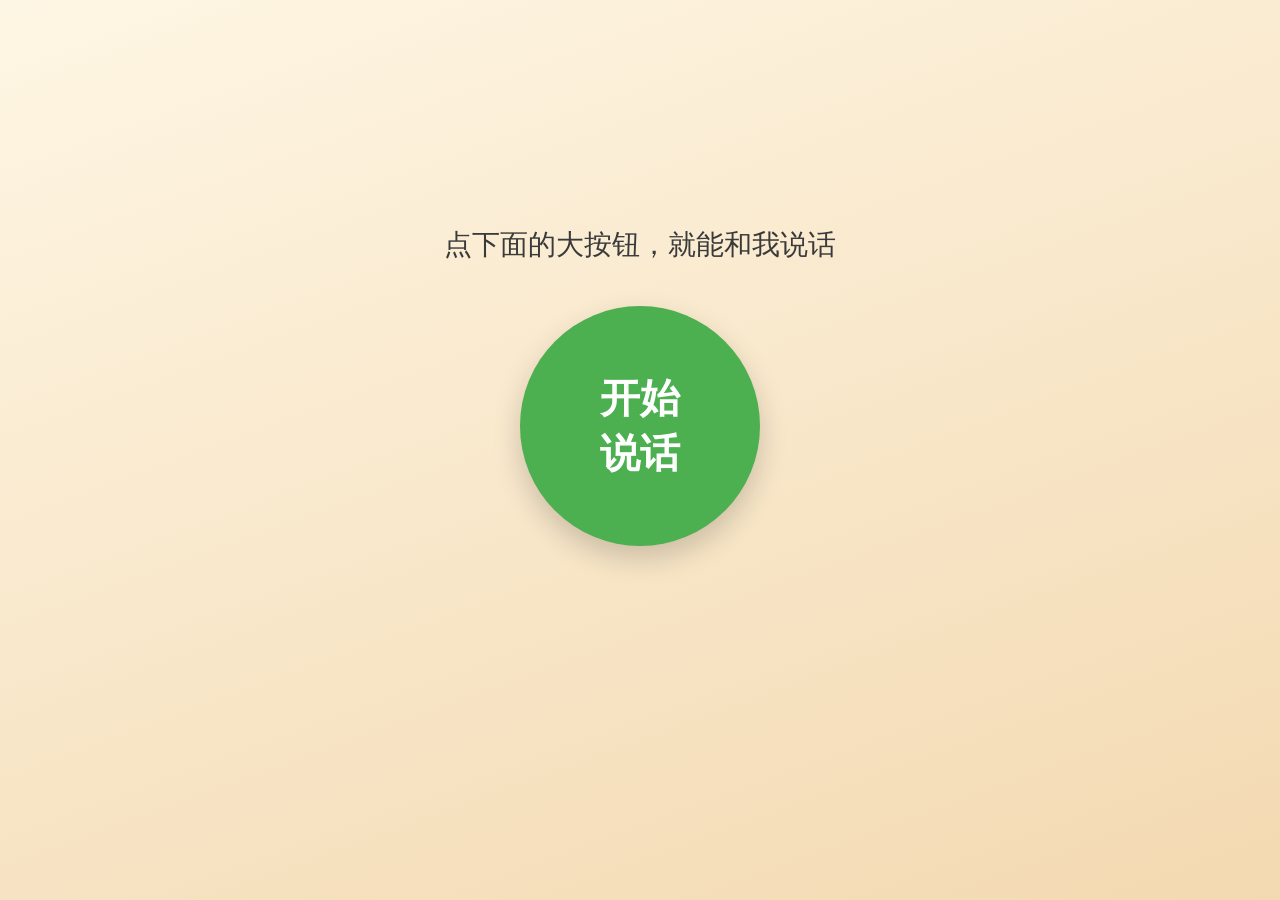
==== web/elder/index.html @ db3f5d2c "feat: 落地 R1-R5 交付安全网（协议真源/契约测试/凭证校验/CI 门禁）+ 补全 gradle wrapper - R5 协议真源 docs/protocol.md + 后端契约测试 + " ====
<!DOCTYPE html>
<html lang="zh-CN">
<head>
  <meta charset="UTF-8" />
  <meta name="viewport" content="width=device-width, initial-scale=1.0, maximum-scale=1.0, user-scalable=no" />
  <title>陪你说说话</title>
  <style>
    * { margin: 0; padding: 0; box-sizing: border-box; -webkit-tap-highlight-color: transparent; }
    html, body { height: 100%; font-family: -apple-system, "PingFang SC", "Microsoft YaHei", sans-serif; }
    body {
      display: flex; flex-direction: column; align-items: center; justify-content: center;
      background: linear-gradient(160deg, #fef6e4 0%, #f3d9b1 100%); color: #3a3a3a; user-select: none;
    }
    #status { font-size: 28px; margin-bottom: 40px; min-height: 40px; font-weight: 500; }
    #talk-btn {
      width: 240px; height: 240px; border-radius: 50%; border: none; cursor: pointer;
      font-size: 40px; font-weight: 700; color: #fff; transition: transform .1s, background .3s;
      box-shadow: 0 12px 28px rgba(0,0,0,.18);
      background: #4caf50;
    }
    #talk-btn:active { transform: scale(.96); }
    #talk-btn.live { background: #e57373; animation: pulse 1.4s infinite; }
    #talk-btn:disabled { background: #bdbdbd; cursor: not-allowed; animation: none; }
    @keyframes pulse { 0%,100% { box-shadow: 0 12px 28px rgba(229,115,115,.4);} 50% { box-shadow: 0 12px 40px rgba(229,115,115,.8);} }
    #subtitle {
      margin-top: 48px; font-size: 26px; line-height: 1.6; max-width: 86%; text-align: center;
      min-height: 80px; color: #5a5a5a;
    }
    #subtitle .me { color: #2e7d32; }
  </style>
</head>
<body>
  <div id="status">点下面的大按钮，就能和我说话</div>
  <button id="talk-btn">开始<br/>说话</button>
  <div id="subtitle"></div>
  <script type="module" src="./app.js"></script>
</body>
</html>
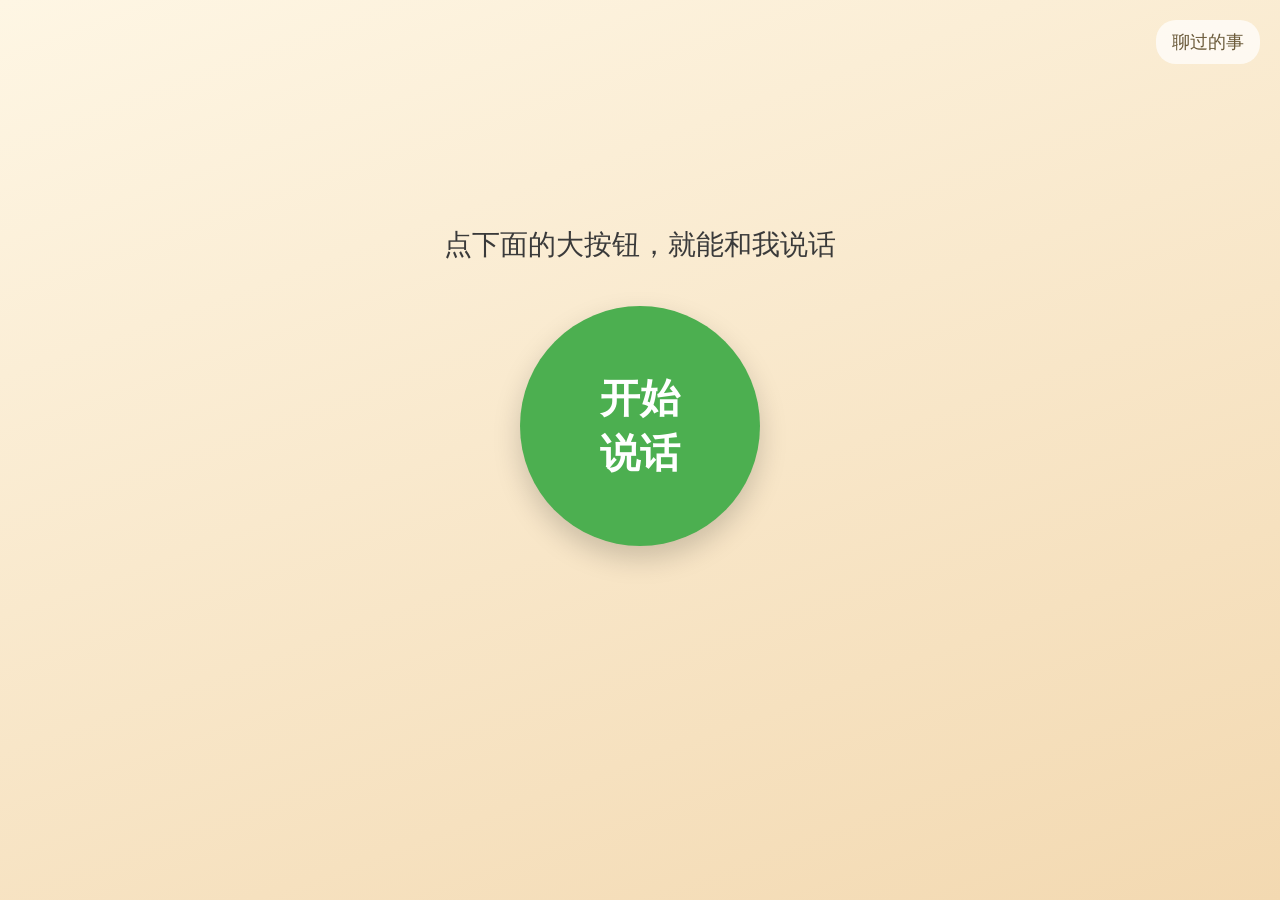
==== commit 5e53c406: "feat: 管理页 + 用量成本看板（生活点滴/成本卡片/运维台） 按"只管记忆+信号、不存原始对话"的隐私边界（方案 A）落地三类页面： - 老人端「生活点滴回顾」memories.html：展示 " ====
--- a/web/elder/index.html
+++ b/web/elder/index.html
@@ -27,12 +27,19 @@
       min-height: 80px; color: #5a5a5a;
     }
     #subtitle .me { color: #2e7d32; }
+    #memories-link {
+      position: fixed; top: 20px; right: 20px; font-size: 18px; color: #6b5a3a;
+      background: rgba(255,255,255,.7); padding: 10px 16px; border-radius: 20px;
+      text-decoration: none; font-weight: 500;
+    }
   </style>
 </head>
 <body>
+  <a id="memories-link" href="./memories.html">聊过的事</a>
   <div id="status">点下面的大按钮，就能和我说话</div>
   <button id="talk-btn">开始<br/>说话</button>
   <div id="subtitle"></div>
+  <script src="./config.js"></script>
   <script type="module" src="./app.js"></script>
 </body>
 </html>
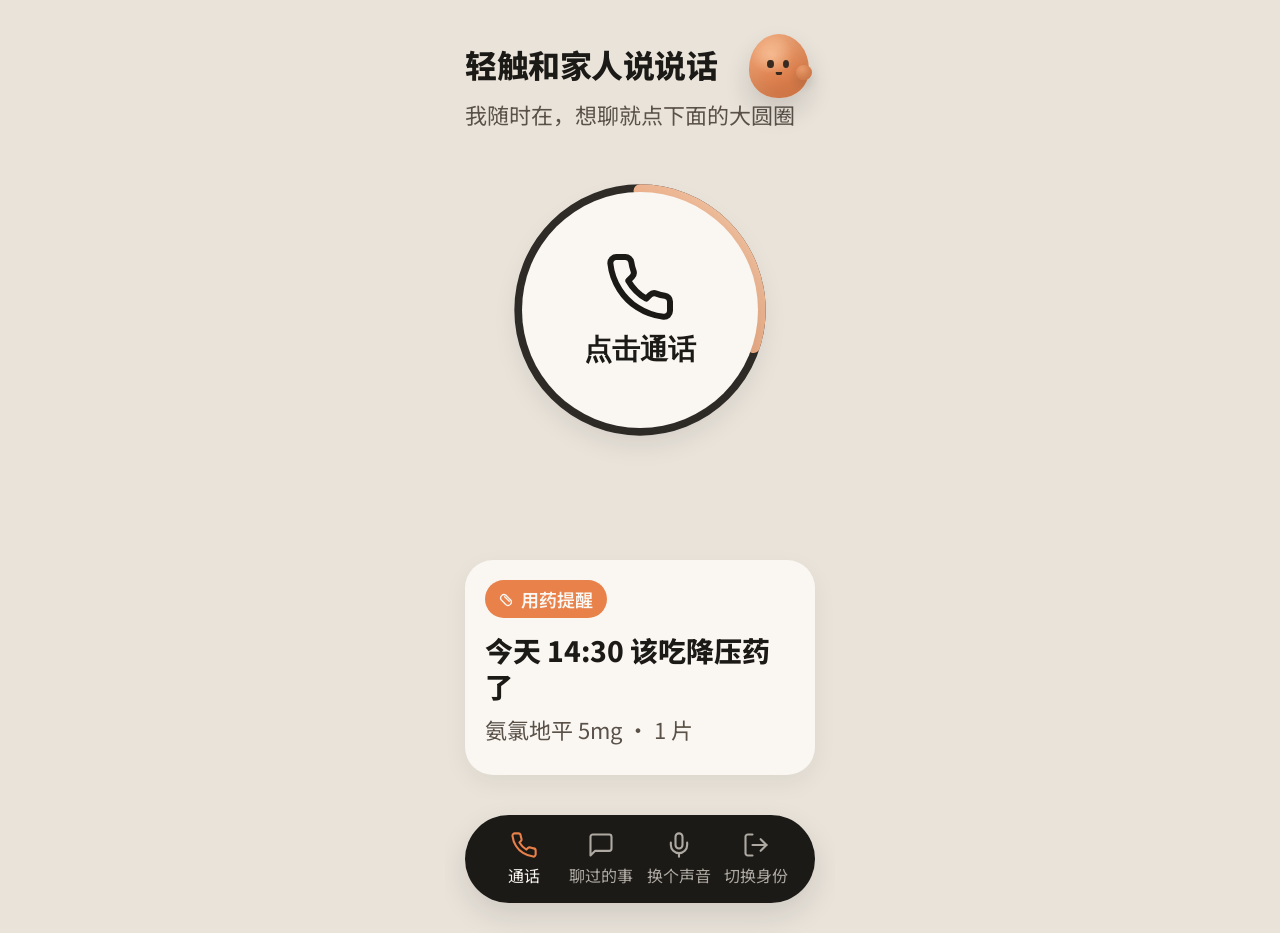
==== commit d2ddcd76: "feat(web): 重构前端为入口选择 + 暖调编辑级设计系统 + 纯CSS动态吉祥物 - 新增入口选择页 web/index.html（老人端/子女端，去掉静默自动跳转根因） - 统一设计真源 w" ====
--- a/web/elder/index.html
+++ b/web/elder/index.html
@@ -3,42 +3,146 @@
 <head>
   <meta charset="UTF-8" />
   <meta name="viewport" content="width=device-width, initial-scale=1.0, maximum-scale=1.0, user-scalable=no" />
-  <title>陪你说说话</title>
+  <title>小暖 · 陪你说说话</title>
+  <link rel="stylesheet" href="../shared/theme.css" />
+  <link rel="stylesheet" href="../shared/mascot.css" />
   <style>
-    * { margin: 0; padding: 0; box-sizing: border-box; -webkit-tap-highlight-color: transparent; }
-    html, body { height: 100%; font-family: -apple-system, "PingFang SC", "Microsoft YaHei", sans-serif; }
-    body {
-      display: flex; flex-direction: column; align-items: center; justify-content: center;
-      background: linear-gradient(160deg, #fef6e4 0%, #f3d9b1 100%); color: #3a3a3a; user-select: none;
+    body { user-select: none; }
+
+    /* 顶部状态 */
+    .status-area { margin-bottom: var(--sp-md); }
+    .status-title { font-size: var(--fs-h1); font-weight: var(--fw-heavy); line-height: 1.25; letter-spacing: -.5px; }
+    .status-hint { margin-top: var(--sp-sm); font-size: var(--fs-body); color: var(--color-sub); }
+
+    /* 中央通话区 */
+    .call-zone { flex: 1; display: flex; align-items: center; justify-content: center; position: relative; min-height: 320px; }
+
+    /* 半圆进度环通话按钮 */
+    .call-btn { position: relative; width: 260px; height: 260px; border: none; background: transparent; cursor: pointer; display: grid; place-items: center; }
+    .call-face {
+      position: absolute; inset: 12px; border-radius: 50%;
+      background: var(--color-card); box-shadow: var(--shadow-btn);
+      display: flex; flex-direction: column; align-items: center; justify-content: center; gap: var(--sp-xs); z-index: 2;
     }
-    #status { font-size: 28px; margin-bottom: 40px; min-height: 40px; font-weight: 500; }
-    #talk-btn {
-      width: 240px; height: 240px; border-radius: 50%; border: none; cursor: pointer;
-      font-size: 40px; font-weight: 700; color: #fff; transition: transform .1s, background .3s;
-      box-shadow: 0 12px 28px rgba(0,0,0,.18);
-      background: #4caf50;
+    .call-icon { width: 72px; height: 72px; color: var(--color-ink); }
+    .call-text { font-size: var(--fs-h2); font-weight: var(--fw-heavy); color: var(--color-ink); }
+    .call-timer { font-size: var(--fs-label); color: var(--color-sub); font-family: var(--font-num); font-variant-numeric: tabular-nums; display: none; }
+    .err-icon { display: none; width: 70px; height: 70px; color: var(--color-accent); }
+
+    .ring { position: absolute; inset: 0; transform: rotate(-90deg); z-index: 1; }
+    .ring .track { stroke: var(--color-ink); stroke-opacity: .9; }
+    .ring .arc { stroke: url(#arcGrad); stroke-linecap: round; transition: stroke-dasharray .5s ease, stroke-opacity .3s; }
+
+    /* 四态 */
+    .call-btn[data-state="idle"] .arc { stroke-dasharray: 207 691; }
+    .call-btn[data-state="connecting"] .arc { stroke-dasharray: 173 691; }
+    .call-btn[data-state="connecting"] .ring { animation: spin 1.1s linear infinite; }
+    @keyframes spin { to { transform: rotate(270deg); } }
+    .call-btn[data-state="talking"] .arc { stroke-dasharray: 691 691; }
+    .call-btn[data-state="talking"] .call-face { animation: breathe 2.2s ease-in-out infinite; }
+    @keyframes breathe { 0%,100% { transform: scale(1);} 50% { transform: scale(.965);} }
+    .call-btn[data-state="talking"] .call-text { display: none; }
+    .call-btn[data-state="talking"] .call-timer { display: block; }
+    .call-btn[data-state="error"] .arc { stroke-dasharray: 104 691; stroke-opacity: .5; }
+    .call-btn[data-state="error"] .call-icon { display: none; }
+    .call-btn[data-state="error"] .err-icon { display: block; }
+
+    /* 字幕 */
+    .subtitle { text-align: center; font-size: var(--fs-body); line-height: 1.5; min-height: 56px; color: var(--color-sub); margin: var(--sp-sm) var(--sp-md) 0; }
+    .subtitle .me { color: var(--color-accent); font-weight: var(--fw-mid); }
+    .subtitle .ta { color: var(--color-ink); font-weight: var(--fw-mid); }
+
+    /* 用药提醒卡片 */
+    .med-card { background: var(--color-card); border-radius: var(--radius-card); box-shadow: var(--shadow-soft); padding: var(--sp-md) var(--sp-md) var(--sp-lg); margin: var(--sp-md) 0; }
+    .med-tag { display: inline-flex; align-items: center; gap: 6px; background: var(--color-accent); color: var(--color-card); font-size: var(--fs-label); font-weight: var(--fw-mid); padding: 6px 14px; border-radius: var(--radius-pill); margin-bottom: var(--sp-sm); }
+    .med-tag svg { width: 16px; height: 16px; fill: none; stroke: currentColor; stroke-width: 2; stroke-linecap: round; stroke-linejoin: round; }
+    .med-main { font-size: var(--fs-h2); font-weight: var(--fw-heavy); line-height: 1.3; }
+    .med-sub { margin-top: var(--sp-xs); font-size: var(--fs-body); color: var(--color-sub); }
+
+    /* 吉祥物两态定位：idle 右上小 / talking 中上大，0.4s 平滑过渡 */
+    .mascot {
+      position: absolute; z-index: 5; pointer-events: none;
+      transition: width .4s ease, height .4s ease, top .4s ease, left .4s ease, opacity .4s ease;
     }
-    #talk-btn:active { transform: scale(.96); }
-    #talk-btn.live { background: #e57373; animation: pulse 1.4s infinite; }
-    #talk-btn:disabled { background: #bdbdbd; cursor: not-allowed; animation: none; }
-    @keyframes pulse { 0%,100% { box-shadow: 0 12px 28px rgba(229,115,115,.4);} 50% { box-shadow: 0 12px 40px rgba(229,115,115,.8);} }
-    #subtitle {
-      margin-top: 48px; font-size: 26px; line-height: 1.6; max-width: 86%; text-align: center;
-      min-height: 80px; color: #5a5a5a;
-    }
-    #subtitle .me { color: #2e7d32; }
-    #memories-link {
-      position: fixed; top: 20px; right: 20px; font-size: 18px; color: #6b5a3a;
-      background: rgba(255,255,255,.7); padding: 10px 16px; border-radius: 20px;
-      text-decoration: none; font-weight: 500;
-    }
+    body[data-mascot="idle"] .mascot { --m-size: 72px; width: 72px; height: 72px; top: var(--sp-lg); left: calc(100% - 72px - var(--sp-md)); opacity: .92; }
+    body[data-mascot="talking"] .mascot { --m-size: 168px; width: 168px; height: 168px; top: 96px; left: calc(50% - 84px); opacity: 1; }
   </style>
 </head>
-<body>
-  <a id="memories-link" href="./memories.html">聊过的事</a>
-  <div id="status">点下面的大按钮，就能和我说话</div>
-  <button id="talk-btn">开始<br/>说话</button>
-  <div id="subtitle"></div>
+<body data-mascot="idle">
+  <main class="screen">
+    <!-- 顶部状态 -->
+    <header class="status-area">
+      <h1 class="status-title" id="status">轻触和家人说说话</h1>
+      <p class="status-hint" id="status-hint">我随时在，想聊就点下面的大圆圈</p>
+    </header>
+
+    <!-- 中央通话按钮 -->
+    <section class="call-zone">
+      <button class="call-btn" id="talk-btn" data-state="idle" aria-label="通话按钮">
+        <svg class="ring" viewBox="0 0 240 240" aria-hidden="true">
+          <defs>
+            <linearGradient id="arcGrad" x1="0" y1="0" x2="1" y2="1">
+              <stop offset="0%" stop-color="var(--color-accent)" />
+              <stop offset="100%" stop-color="var(--color-accent-soft)" />
+            </linearGradient>
+          </defs>
+          <circle class="track" cx="120" cy="120" r="110" fill="none" stroke-width="12" />
+          <circle class="arc" cx="120" cy="120" r="110" fill="none" stroke-width="12" stroke-dasharray="207 691" />
+        </svg>
+        <span class="call-face">
+          <svg class="call-icon" viewBox="0 0 24 24" fill="none" stroke="currentColor" stroke-width="2" stroke-linecap="round" stroke-linejoin="round" aria-hidden="true">
+            <path d="M22 16.92v3a2 2 0 0 1-2.18 2 19.79 19.79 0 0 1-8.63-3.07 19.5 19.5 0 0 1-6-6 19.79 19.79 0 0 1-3.07-8.67A2 2 0 0 1 4.11 2h3a2 2 0 0 1 2 1.72 12.84 12.84 0 0 0 .7 2.81 2 2 0 0 1-.45 2.11L8.09 9.91a16 16 0 0 0 6 6l1.27-1.27a2 2 0 0 1 2.11-.45 12.84 12.84 0 0 0 2.81.7A2 2 0 0 1 22 16.92z"/>
+          </svg>
+          <svg class="err-icon" viewBox="0 0 24 24" fill="none" stroke="currentColor" stroke-width="2" stroke-linecap="round" stroke-linejoin="round" aria-hidden="true">
+            <circle cx="12" cy="12" r="10"/><line x1="12" y1="8" x2="12" y2="13"/><line x1="12" y1="16.5" x2="12" y2="16.5"/>
+          </svg>
+          <span class="call-text" id="talk-text">点击通话</span>
+          <span class="call-timer" id="talk-timer">00:00</span>
+        </span>
+      </button>
+    </section>
+
+    <!-- 字幕 -->
+    <div class="subtitle" id="subtitle"></div>
+
+    <!-- 用药提醒卡片 -->
+    <section class="med-card" aria-label="用药提醒">
+      <span class="med-tag">
+        <svg viewBox="0 0 24 24" aria-hidden="true"><path d="M10.5 20.5 3.5 13.5a5 5 0 0 1 7-7l7 7a5 5 0 0 1-7 7z"/><path d="m8.5 8.5 7 7"/></svg>
+        用药提醒
+      </span>
+      <p class="med-main">今天 14:30 该吃降压药了</p>
+      <p class="med-sub">氨氯地平 5mg · 1 片</p>
+    </section>
+
+    <!-- 底部胶囊导航：均为真实可用入口 -->
+    <nav class="tabbar" aria-label="主导航">
+      <a class="tab active" href="./index.html">
+        <svg viewBox="0 0 24 24" aria-hidden="true"><path d="M22 16.92v3a2 2 0 0 1-2.18 2 19.79 19.79 0 0 1-8.63-3.07 19.5 19.5 0 0 1-6-6 19.79 19.79 0 0 1-3.07-8.67A2 2 0 0 1 4.11 2h3a2 2 0 0 1 2 1.72 12.84 12.84 0 0 0 .7 2.81 2 2 0 0 1-.45 2.11L8.09 9.91a16 16 0 0 0 6 6l1.27-1.27a2 2 0 0 1 2.11-.45 12.84 12.84 0 0 0 2.81.7A2 2 0 0 1 22 16.92z"/></svg>
+        <span>通话</span>
+      </a>
+      <a class="tab" href="./memories.html">
+        <svg viewBox="0 0 24 24" aria-hidden="true"><path d="M21 15a2 2 0 0 1-2 2H7l-4 4V5a2 2 0 0 1 2-2h14a2 2 0 0 1 2 2z"/></svg>
+        <span>聊过的事</span>
+      </a>
+      <a class="tab" href="./character.html">
+        <svg viewBox="0 0 24 24" aria-hidden="true"><path d="M12 2a3 3 0 0 0-3 3v7a3 3 0 0 0 6 0V5a3 3 0 0 0-3-3z"/><path d="M19 10v2a7 7 0 0 1-14 0v-2"/><line x1="12" y1="19" x2="12" y2="22"/></svg>
+        <span>换个声音</span>
+      </a>
+      <a class="tab" href="../index.html?pick=1">
+        <svg viewBox="0 0 24 24" aria-hidden="true"><path d="M16 17l5-5-5-5"/><path d="M21 12H9"/><path d="M9 21H5a2 2 0 0 1-2-2V5a2 2 0 0 1 2-2h4"/></svg>
+        <span>切换身份</span>
+      </a>
+    </nav>
+
+    <!-- 动态吉祥物（纯 CSS，无图片） -->
+    <div class="mascot is-idle" aria-hidden="true">
+      <span class="wave"></span><span class="wave w2"></span><span class="wave w3"></span>
+      <span class="body"></span><span class="hand"></span>
+      <span class="eye l"></span><span class="eye r"></span><span class="mouth"></span>
+    </div>
+  </main>
+
   <script src="./config.js"></script>
   <script type="module" src="./app.js"></script>
 </body>
--- a/web/shared/theme.css
+++ b/web/shared/theme.css
@@ -0,0 +1,99 @@
+/* ============================================================
+   小暖 · 全局设计系统（唯一真源）
+   字体与颜色按产品规格定义；对比度已校准至 WCAG AA+。
+   ============================================================ */
+@import url("https://fonts.googleapis.com/css2?family=Inter:wght@400;600;700;800&family=Noto+Sans+SC:wght@400;500;700;900&display=swap");
+
+:root {
+  /* 背景 */
+  --color-bg:       #E9E3DA;
+  --color-bg-alt:   #EDE7DE;
+  --color-card:     #FAF7F2;
+  /* 文字（已校准对比度） */
+  --color-ink:      #1C1A17;  /* 标题/正文 */
+  --color-sub:      #5A5249;  /* 次要文字，≥6:1 */
+  --color-hairline: #8A8175;  /* 仅分割线/图标，不用于文字 */
+  /* 强调与语义 */
+  --color-accent:   #E8814A;  /* 赤陶橙，点睛≤10%面积 */
+  --color-success:  #4E8D6E;
+  --color-warning:  #E8814A;
+  --color-danger:   #C2462D;
+  /* 字体 */
+  --font-zh: "Noto Sans SC","PingFang SC",-apple-system,system-ui,sans-serif;
+  --font-num: "Inter","Noto Sans SC",sans-serif;
+  /* 字阶 */
+  --fs-display: 40px; --fs-h1: 32px; --fs-h2: 28px;
+  --fs-body: 22px;    --fs-label: 18px; --fs-caption: 16px;
+  /* 形状 */
+  --radius-card: 28px;
+  --shadow-soft: 0 8px 24px rgba(28,26,23,.06);
+
+  /* ---------- 布局辅助（规格未定义，布局/动效必需，统一管理） ---------- */
+  --color-accent-soft: #F2C7A8;  /* 强调色柔化：仅用于进度弧渐变末端，不作大面积填充 */
+  --color-tint:        #EFE7DB;  /* 卡片内浅色分隔填充（由 hairline 提亮，非文字色） */
+  --radius-pill:       999px;
+  --shadow-btn:        0 12px 30px rgba(28,26,23,.12);
+  --fw-heavy: 800; --fw-mid: 600; --fw-light: 400;
+  --sp-xs: 8px; --sp-sm: 14px; --sp-md: 20px; --sp-lg: 30px; --sp-xl: 44px;
+}
+
+* { margin: 0; padding: 0; box-sizing: border-box; -webkit-tap-highlight-color: transparent; }
+html, body { min-height: 100%; }
+body {
+  font-family: var(--font-zh);
+  background: var(--color-bg);
+  color: var(--color-ink);
+  -webkit-font-smoothing: antialiased;
+}
+/* 数字（成本/计时器/指标）用等宽数字字体，排版更稳 */
+.num, .tabular { font-family: var(--font-num); font-variant-numeric: tabular-nums; }
+
+/* 移动端 390px 居中容器 */
+.screen {
+  position: relative;
+  width: 390px;
+  max-width: 100%;
+  min-height: 100vh;
+  margin: 0 auto;
+  background: var(--color-bg);
+  display: flex;
+  flex-direction: column;
+  padding: var(--sp-xl) var(--sp-md) 0;
+  overflow: hidden;
+}
+
+/* 通用胶囊导航（炭黑底，线性图标） */
+.tabbar {
+  position: sticky;
+  bottom: var(--sp-md);
+  width: 100%;
+  background: var(--color-ink);
+  border-radius: var(--radius-pill);
+  display: flex;
+  justify-content: space-around;
+  align-items: center;
+  padding: var(--sp-sm) var(--sp-md);
+  margin: var(--sp-md) auto var(--sp-lg);
+  box-shadow: var(--shadow-btn);
+}
+.tab {
+  flex: 1; min-width: 60px; min-height: 60px;   /* 触控热区≥60px */
+  background: none; border: none; cursor: pointer;
+  display: flex; flex-direction: column; align-items: center; justify-content: center; gap: 4px;
+  color: var(--color-bg-alt); opacity: .7; text-decoration: none;
+  transition: opacity .2s;
+}
+.tab svg { width: 28px; height: 28px; stroke-width: 1.8; fill: none; stroke: currentColor; stroke-linecap: round; stroke-linejoin: round; }
+.tab span { font-size: var(--fs-caption); }
+.tab.active { opacity: 1; color: var(--color-card); }
+.tab.active svg { color: var(--color-accent); }
+
+/* 轻提示 toast */
+.toast {
+  position: fixed; left: 50%; bottom: 110px; transform: translateX(-50%);
+  background: rgba(28,26,23,.92); color: var(--color-card);
+  padding: 12px 22px; border-radius: var(--radius-pill);
+  font-size: var(--fs-label); opacity: 0; transition: opacity .3s;
+  pointer-events: none; max-width: 90%; z-index: 50;
+}
+.toast.show { opacity: 1; }
--- a/web/shared/mascot.css
+++ b/web/shared/mascot.css
@@ -0,0 +1,120 @@
+/* ============================================================
+   小暖 · 纯 CSS 动态吉祥物（赤陶橙黏土蛋形角色）
+   零图片依赖，全部用 CSS 绘制 + 动画。两态：
+     .mascot.is-idle     —— 安静呼吸微动 + 偶尔眨眼
+     .mascot.is-talking  —— 张嘴说话 + 柔和赤陶橙声波涟漪
+   尺寸由外层用 --m-size 控制（默认 160px），可在任意页面复用。
+   ============================================================ */
+.mascot {
+  --m-size: 160px;
+  position: relative;
+  width: var(--m-size);
+  height: var(--m-size);
+  display: inline-block;
+  flex: none;
+}
+
+/* 身体：上窄下宽的蛋形，黏土质感（径向高光 + 底部柔影） */
+.mascot .body {
+  position: absolute;
+  left: 8%; top: 6%;
+  width: 84%; height: 88%;
+  border-radius: 50% 50% 48% 48% / 56% 56% 44% 44%;
+  background:
+    radial-gradient(60% 50% at 38% 32%, #F6B689 0%, transparent 60%),
+    radial-gradient(120% 120% at 50% 18%, #EE9A66 0%, #E8814A 42%, #D86E37 100%);
+  box-shadow:
+    inset -10px -14px 26px rgba(150,70,30,.30),
+    inset 8px 10px 20px rgba(255,210,170,.35),
+    0 14px 26px rgba(28,26,23,.16);
+  transform-origin: 50% 92%;
+}
+.mascot.is-idle  .body { animation: m-breathe 3.4s ease-in-out infinite; }
+.mascot.is-talking .body { animation: m-bob 1.2s ease-in-out infinite; }
+
+@keyframes m-breathe {
+  0%,100% { transform: scale(1) translateY(0); }
+  50%     { transform: scale(1.03,.985) translateY(2px); }
+}
+@keyframes m-bob {
+  0%,100% { transform: translateY(0) scale(1); }
+  50%     { transform: translateY(-5px) scale(1.015); }
+}
+
+/* 小手（右下侧腮腺鼓起） */
+.mascot .hand {
+  position: absolute;
+  right: 4%; bottom: 30%;
+  width: 22%; height: 22%;
+  border-radius: 50%;
+  background: radial-gradient(120% 120% at 40% 30%, #EE9A66, #DA7038);
+  box-shadow: inset -4px -5px 9px rgba(150,70,30,.3), 0 6px 10px rgba(28,26,23,.12);
+}
+.mascot.is-idle .hand { animation: m-wave 4s ease-in-out infinite; transform-origin: 30% 70%; }
+@keyframes m-wave {
+  0%,88%,100% { transform: rotate(0); }
+  92%         { transform: rotate(-16deg); }
+  96%         { transform: rotate(-4deg); }
+}
+
+/* 眼睛 */
+.mascot .eye {
+  position: absolute;
+  top: 42%;
+  width: 8.5%; height: 11%;
+  background: #2A1B12;
+  border-radius: 50%;
+}
+.mascot .eye.l { left: 34%; }
+.mascot .eye.r { left: 56%; }
+.mascot.is-idle .eye { animation: m-blink 5s infinite; }
+@keyframes m-blink {
+  0%,92%,100% { transform: scaleY(1); }
+  95%         { transform: scaleY(.12); }
+}
+/* 说话时眼睛弯成微笑弧 */
+.mascot.is-talking .eye {
+  height: 5%;
+  border-radius: 0 0 60% 60%;
+  background: transparent;
+  border-bottom: 3px solid #2A1B12;
+}
+
+/* 嘴：idle 微笑，talking 张圆+开合 */
+.mascot .mouth {
+  position: absolute;
+  left: 50%; top: 56%;
+  transform: translateX(-50%);
+  width: 10%; height: 6%;
+  border: 0 solid #2A1B12;
+  border-bottom-width: 3px;
+  border-radius: 0 0 80% 80%;
+}
+.mascot.is-talking .mouth {
+  width: 13%; height: 13%;
+  border-radius: 50%;
+  background: #5A2E18;
+  border: none;
+  animation: m-speak .42s ease-in-out infinite;
+}
+@keyframes m-speak {
+  0%,100% { transform: translateX(-50%) scaleY(.45); }
+  50%     { transform: translateX(-50%) scaleY(1); }
+}
+
+/* 声波涟漪：仅 talking 显示，柔和赤陶橙（非霓虹发光） */
+.mascot .wave {
+  position: absolute;
+  inset: -6%;
+  border-radius: 50%;
+  border: 2px solid var(--color-accent, #E8814A);
+  opacity: 0;
+}
+.mascot.is-talking .wave { animation: m-ripple 2s ease-out infinite; }
+.mascot.is-talking .wave.w2 { animation-delay: .66s; }
+.mascot.is-talking .wave.w3 { animation-delay: 1.33s; }
+.mascot.is-idle .wave { display: none; }
+@keyframes m-ripple {
+  0%   { transform: scale(.74); opacity: .5; }
+  100% { transform: scale(1.5);  opacity: 0; }
+}
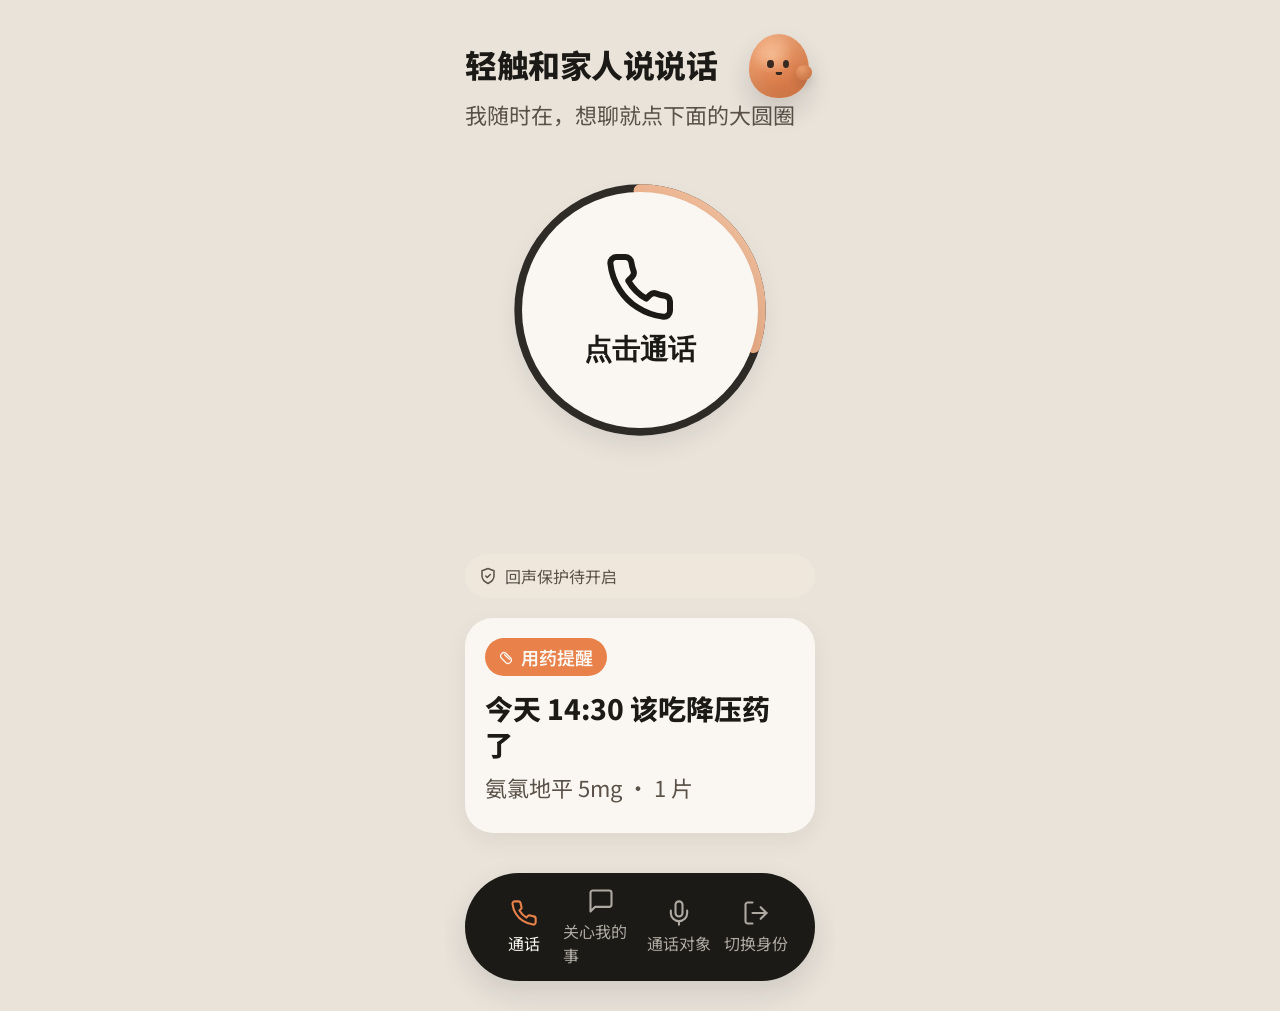
==== commit 98e9b613: "feat: 重构端侧交互与角色生成闭环" ====
--- a/web/elder/index.html
+++ b/web/elder/index.html
@@ -52,6 +52,29 @@
     .subtitle .me { color: var(--color-accent); font-weight: var(--fw-mid); }
     .subtitle .ta { color: var(--color-ink); font-weight: var(--fw-mid); }
 
+    .safety-strip {
+      display: flex; align-items: center; gap: 8px;
+      margin: var(--sp-sm) 0 0; padding: 10px 14px;
+      border-radius: var(--radius-pill); background: var(--color-tint);
+      color: var(--color-sub); font-size: var(--fs-caption);
+    }
+    .safety-strip svg { width: 18px; height: 18px; flex: none; fill: none; stroke: currentColor; stroke-width: 2; stroke-linecap: round; stroke-linejoin: round; }
+
+    .family-notice {
+      display: none; background: var(--color-card); border-radius: var(--radius-card);
+      box-shadow: var(--shadow-soft); padding: var(--sp-md); margin: var(--sp-md) 0;
+    }
+    .family-notice.show { display: block; }
+    .family-notice h2 { font-size: var(--fs-h2); line-height: 1.25; margin-bottom: var(--sp-xs); }
+    .family-notice p { font-size: var(--fs-label); color: var(--color-sub); line-height: 1.5; }
+    .notice-actions { display: flex; gap: var(--sp-xs); margin-top: var(--sp-sm); }
+    .notice-actions button {
+      flex: 1; border: none; border-radius: 14px; padding: 12px; font-size: var(--fs-label);
+      font-weight: var(--fw-mid); font-family: inherit;
+    }
+    .notice-actions .primary { background: var(--color-ink); color: var(--color-card); }
+    .notice-actions .secondary { background: var(--color-tint); color: var(--color-ink); }
+
     /* 用药提醒卡片 */
     .med-card { background: var(--color-card); border-radius: var(--radius-card); box-shadow: var(--shadow-soft); padding: var(--sp-md) var(--sp-md) var(--sp-lg); margin: var(--sp-md) 0; }
     .med-tag { display: inline-flex; align-items: center; gap: 6px; background: var(--color-accent); color: var(--color-card); font-size: var(--fs-label); font-weight: var(--fw-mid); padding: 6px 14px; border-radius: var(--radius-pill); margin-bottom: var(--sp-sm); }
@@ -104,6 +127,19 @@
 
     <!-- 字幕 -->
     <div class="subtitle" id="subtitle"></div>
+    <div class="safety-strip" aria-live="polite">
+      <svg viewBox="0 0 24 24" aria-hidden="true"><path d="M12 22s8-4 8-10V5l-8-3-8 3v7c0 6 8 10 8 10z"/><path d="m9 12 2 2 4-4"/></svg>
+      <span id="vad-state">回声保护待开启</span>
+    </div>
+
+    <section class="family-notice" id="family-notice" aria-live="polite">
+      <h2 id="notice-title">家人给你准备好了</h2>
+      <p id="notice-text"></p>
+      <div class="notice-actions">
+        <button class="primary" id="notice-accept">让 TA 陪我</button>
+        <button class="secondary" id="notice-later">先不用</button>
+      </div>
+    </section>
 
     <!-- 用药提醒卡片 -->
     <section class="med-card" aria-label="用药提醒">
@@ -123,11 +159,11 @@
       </a>
       <a class="tab" href="./memories.html">
         <svg viewBox="0 0 24 24" aria-hidden="true"><path d="M21 15a2 2 0 0 1-2 2H7l-4 4V5a2 2 0 0 1 2-2h14a2 2 0 0 1 2 2z"/></svg>
-        <span>聊过的事</span>
+        <span>关心我的事</span>
       </a>
       <a class="tab" href="./character.html">
         <svg viewBox="0 0 24 24" aria-hidden="true"><path d="M12 2a3 3 0 0 0-3 3v7a3 3 0 0 0 6 0V5a3 3 0 0 0-3-3z"/><path d="M19 10v2a7 7 0 0 1-14 0v-2"/><line x1="12" y1="19" x2="12" y2="22"/></svg>
-        <span>换个声音</span>
+        <span>通话对象</span>
       </a>
       <a class="tab" href="../index.html?pick=1">
         <svg viewBox="0 0 24 24" aria-hidden="true"><path d="M16 17l5-5-5-5"/><path d="M21 12H9"/><path d="M9 21H5a2 2 0 0 1-2-2V5a2 2 0 0 1 2-2h4"/></svg>
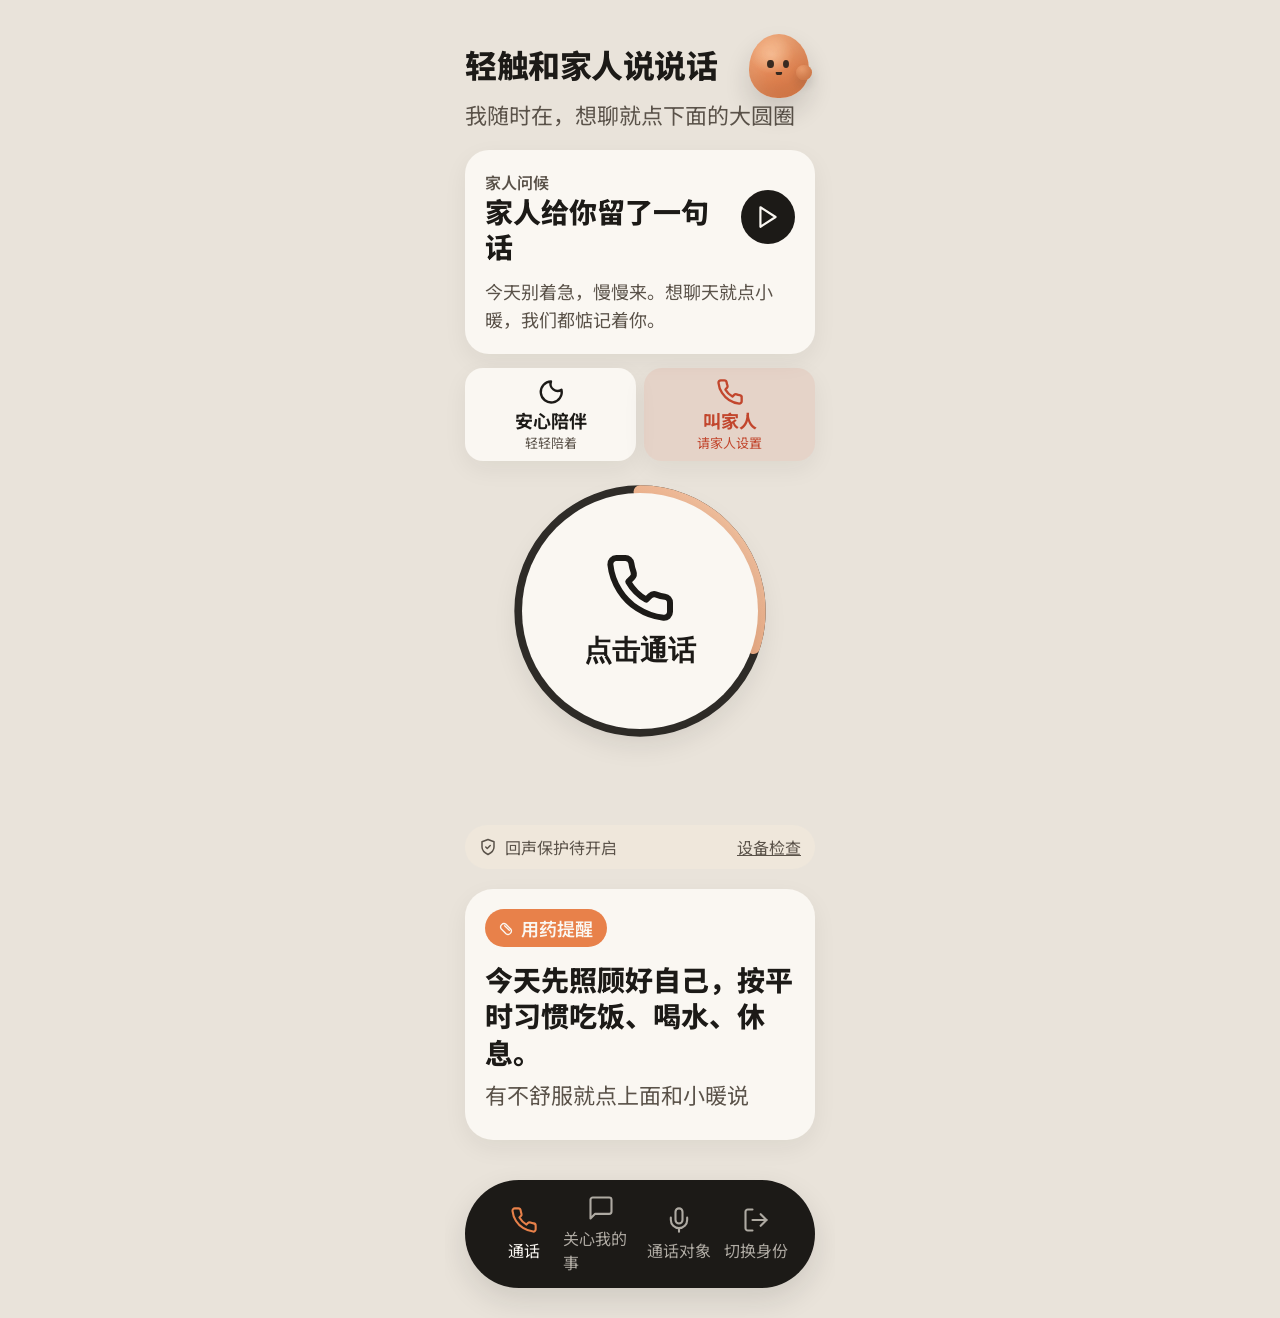
==== commit 63d61c9b: "feat: 增强安全治理与老人端照护体验" ====
--- a/web/elder/index.html
+++ b/web/elder/index.html
@@ -4,6 +4,7 @@
   <meta charset="UTF-8" />
   <meta name="viewport" content="width=device-width, initial-scale=1.0, maximum-scale=1.0, user-scalable=no" />
   <title>小暖 · 陪你说说话</title>
+  <link rel="manifest" href="./manifest.webmanifest" />
   <link rel="stylesheet" href="../shared/theme.css" />
   <link rel="stylesheet" href="../shared/mascot.css" />
   <style>
@@ -13,9 +14,47 @@
     .status-area { margin-bottom: var(--sp-md); }
     .status-title { font-size: var(--fs-h1); font-weight: var(--fw-heavy); line-height: 1.25; letter-spacing: -.5px; }
     .status-hint { margin-top: var(--sp-sm); font-size: var(--fs-body); color: var(--color-sub); }
+    .care-stack { display: grid; gap: var(--sp-sm); margin-bottom: var(--sp-md); }
+    .warm-card {
+      background: var(--color-card); border-radius: 24px; box-shadow: var(--shadow-soft);
+      padding: var(--sp-md); display: grid; gap: var(--sp-sm);
+    }
+    .warm-top { display: flex; align-items: center; justify-content: space-between; gap: var(--sp-sm); }
+    .warm-eyebrow { font-size: var(--fs-caption); color: var(--color-sub); font-weight: var(--fw-mid); }
+    .warm-title { font-size: var(--fs-h2); font-weight: var(--fw-heavy); line-height: 1.25; }
+    .warm-text { font-size: var(--fs-label); color: var(--color-sub); line-height: 1.55; }
+    .icon-btn {
+      flex: none; width: 54px; height: 54px; border: none; border-radius: 50%;
+      display: grid; place-items: center; background: var(--color-ink); color: var(--color-card);
+      font-family: inherit; cursor: pointer;
+    }
+    .icon-btn svg { width: 26px; height: 26px; fill: none; stroke: currentColor; stroke-width: 2; stroke-linecap: round; stroke-linejoin: round; }
+    .care-actions { display: grid; grid-template-columns: minmax(0, 1fr) minmax(0, 1fr); gap: var(--sp-xs); }
+    .care-btn {
+      border: none; border-radius: 18px; min-height: 70px; padding: 10px;
+      display: grid; place-items: center; gap: 4px; background: var(--color-card);
+      color: var(--color-ink); box-shadow: var(--shadow-soft); font-family: inherit; cursor: pointer;
+      text-decoration: none; text-align: center;
+    }
+    .care-btn svg { width: 28px; height: 28px; fill: none; stroke: currentColor; stroke-width: 2; stroke-linecap: round; stroke-linejoin: round; }
+    .care-btn strong { font-size: var(--fs-label); line-height: 1.2; }
+    .care-btn span { font-size: 13px; color: var(--color-sub); line-height: 1.2; }
+    .care-btn.emergency { background: rgba(194,70,45,.1); color: var(--color-danger); }
+    .care-btn.emergency span { color: var(--color-danger); }
+    .care-btn.quiet.on { background: rgba(78,141,110,.14); color: var(--color-success); }
+    .fallback-card {
+      display: none; background: rgba(232,129,74,.14); color: var(--color-ink);
+      border-radius: 20px; padding: var(--sp-sm); margin-top: var(--sp-sm);
+      font-size: var(--fs-label); line-height: 1.5;
+    }
+    .fallback-card.show { display: grid; gap: var(--sp-xs); }
+    .fallback-card button {
+      border: none; border-radius: 14px; padding: 12px; background: var(--color-ink);
+      color: var(--color-card); font-size: var(--fs-label); font-family: inherit; font-weight: var(--fw-mid);
+    }
 
     /* 中央通话区 */
-    .call-zone { flex: 1; display: flex; align-items: center; justify-content: center; position: relative; min-height: 320px; }
+    .call-zone { flex: 1; display: flex; align-items: center; justify-content: center; position: relative; min-height: 250px; }
 
     /* 半圆进度环通话按钮 */
     .call-btn { position: relative; width: 260px; height: 260px; border: none; background: transparent; cursor: pointer; display: grid; place-items: center; }
@@ -59,6 +98,7 @@
       color: var(--color-sub); font-size: var(--fs-caption);
     }
     .safety-strip svg { width: 18px; height: 18px; flex: none; fill: none; stroke: currentColor; stroke-width: 2; stroke-linecap: round; stroke-linejoin: round; }
+    .diagnostic-link { color: var(--color-sub); text-decoration: underline; margin-left: auto; white-space: nowrap; }
 
     .family-notice {
       display: none; background: var(--color-card); border-radius: var(--radius-card);
@@ -81,6 +121,12 @@
     .med-tag svg { width: 16px; height: 16px; fill: none; stroke: currentColor; stroke-width: 2; stroke-linecap: round; stroke-linejoin: round; }
     .med-main { font-size: var(--fs-h2); font-weight: var(--fw-heavy); line-height: 1.3; }
     .med-sub { margin-top: var(--sp-xs); font-size: var(--fs-body); color: var(--color-sub); }
+    .med-confirm {
+      width: 100%; border: none; border-radius: 16px; padding: 14px; margin-top: var(--sp-md);
+      background: var(--color-ink); color: var(--color-card); font-size: var(--fs-body);
+      font-weight: var(--fw-heavy); font-family: inherit;
+    }
+    .med-confirm.done { background: rgba(78,141,110,.16); color: var(--color-success); }
 
     /* 吉祥物两态定位：idle 右上小 / talking 中上大，0.4s 平滑过渡 */
     .mascot {
@@ -98,6 +144,37 @@
       <h1 class="status-title" id="status">轻触和家人说说话</h1>
       <p class="status-hint" id="status-hint">我随时在，想聊就点下面的大圆圈</p>
     </header>
+
+    <section class="care-stack" aria-label="今日关怀">
+      <article class="warm-card">
+        <div class="warm-top">
+          <div>
+            <div class="warm-eyebrow" id="greeting-from">家人问候</div>
+            <h2 class="warm-title" id="greeting-title">家人给你留了一句话</h2>
+          </div>
+          <button class="icon-btn" id="play-greeting" type="button" aria-label="播放家人问候">
+            <svg viewBox="0 0 24 24" aria-hidden="true"><polygon points="5 3 19 12 5 21 5 3"/></svg>
+          </button>
+        </div>
+        <p class="warm-text" id="greeting-text">今天别着急，慢慢来。想聊天就点小暖。</p>
+      </article>
+      <div class="care-actions">
+        <button class="care-btn quiet" id="quiet-mode" type="button">
+          <svg viewBox="0 0 24 24" aria-hidden="true"><path d="M12 3a6 6 0 0 0 9 7 9 9 0 1 1-9-7z"/></svg>
+          <strong>安心陪伴</strong>
+          <span id="quiet-state">轻轻陪着</span>
+        </button>
+        <a class="care-btn emergency" id="emergency-call" href="#" role="button">
+          <svg viewBox="0 0 24 24" aria-hidden="true"><path d="M22 16.92v3a2 2 0 0 1-2.18 2 19.8 19.8 0 0 1-8.63-3.07 19.5 19.5 0 0 1-6-6A19.8 19.8 0 0 1 2.12 4.18 2 2 0 0 1 4.11 2h3a2 2 0 0 1 2 1.72c.12.9.35 1.78.7 2.61a2 2 0 0 1-.45 2.11L8.09 9.91a16 16 0 0 0 6 6l1.47-1.47a2 2 0 0 1 2.11-.45c.83.35 1.71.58 2.61.7A2 2 0 0 1 22 16.92z"/></svg>
+          <strong>叫家人</strong>
+          <span id="emergency-text">一键联系</span>
+        </a>
+      </div>
+      <div class="fallback-card" id="fallback-card">
+        <span id="fallback-text">没接通也没关系，我先把家人的话念给你听。</span>
+        <button type="button" id="fallback-play">先听一句话</button>
+      </div>
+    </section>
 
     <!-- 中央通话按钮 -->
     <section class="call-zone">
@@ -130,6 +207,7 @@
     <div class="safety-strip" aria-live="polite">
       <svg viewBox="0 0 24 24" aria-hidden="true"><path d="M12 22s8-4 8-10V5l-8-3-8 3v7c0 6 8 10 8 10z"/><path d="m9 12 2 2 4-4"/></svg>
       <span id="vad-state">回声保护待开启</span>
+      <a class="diagnostic-link" href="./diagnostics.html">设备检查</a>
     </div>
 
     <section class="family-notice" id="family-notice" aria-live="polite">
@@ -147,8 +225,9 @@
         <svg viewBox="0 0 24 24" aria-hidden="true"><path d="M10.5 20.5 3.5 13.5a5 5 0 0 1 7-7l7 7a5 5 0 0 1-7 7z"/><path d="m8.5 8.5 7 7"/></svg>
         用药提醒
       </span>
-      <p class="med-main">今天 14:30 该吃降压药了</p>
-      <p class="med-sub">氨氯地平 5mg · 1 片</p>
+      <p class="med-main" id="med-main">今天先照顾好自己</p>
+      <p class="med-sub" id="med-sub">有不舒服就点上面和小暖说</p>
+      <button class="med-confirm" id="med-confirm" type="button" hidden>我已吃药</button>
     </section>
 
     <!-- 底部胶囊导航：均为真实可用入口 -->
@@ -179,7 +258,10 @@
     </div>
   </main>
 
+  <div class="toast" id="toast"></div>
+
   <script src="./config.js"></script>
+  <script src="../shared/splash.js"></script>
   <script type="module" src="./app.js"></script>
 </body>
 </html>
